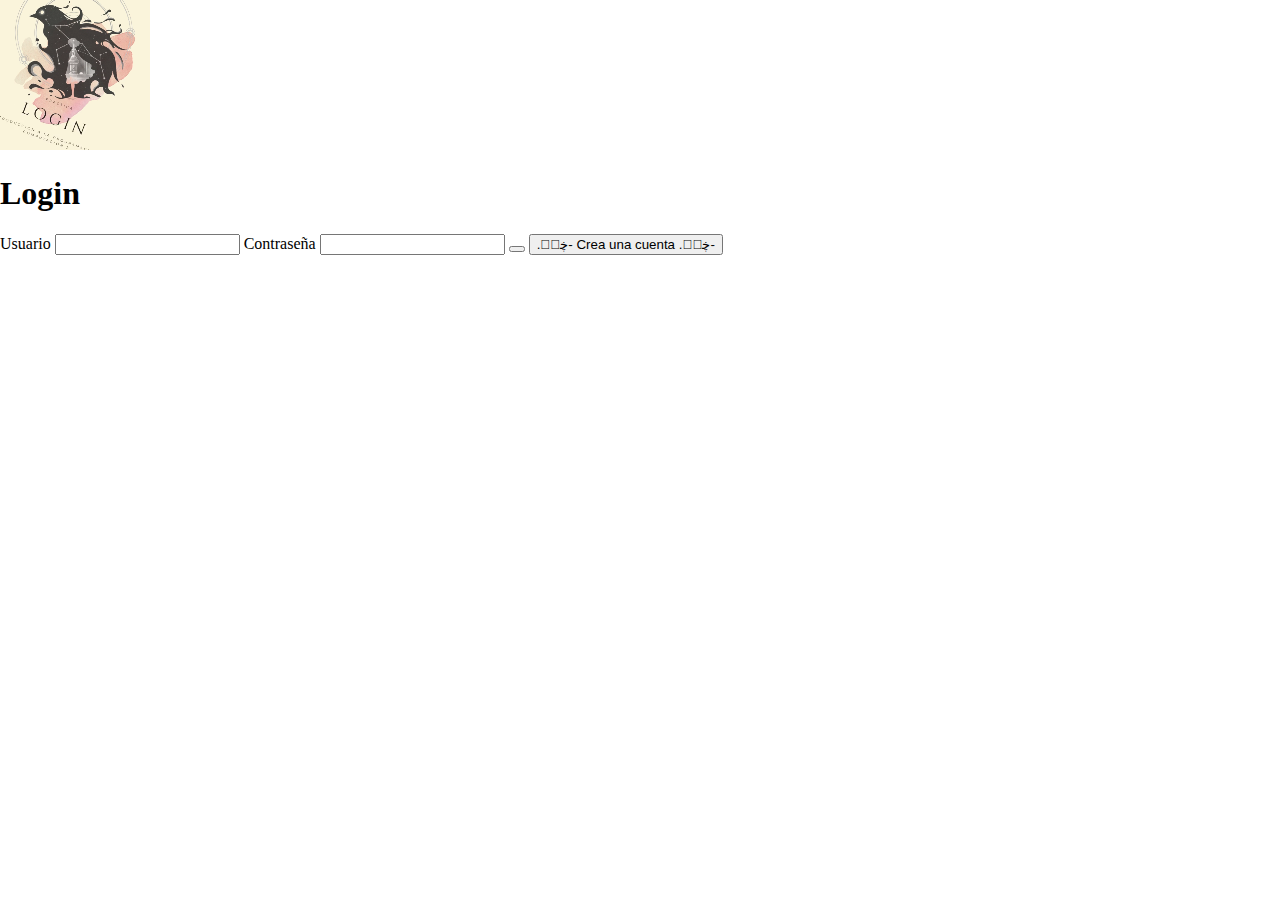
==== index.html @ 498f66e1 "reparando html y cambio de logo" ====
<!doctype html>
<html lang="en">
  <head>
    <!-- Required meta tags -->
    <meta charset="utf-8">
    <meta name="viewport" content="width=device-width, initial-scale=1">

    <!-- Bootstrap CSS -->
    <link href="https://cdn.jsdelivr.net/npm/bootstrap@5.1.3/dist/css/bootstrap.min.css" rel="stylesheet" integrity="sha384-1BmE4kWBq78iYhFldvKuhfTAU6auU8tT94WrHftjDbrCEXSU1oBoqyl2QvZ6jIW3" crossorigin="anonymous">
    <link rel="stylesheet" href="./css/form.css">
    <title>Login</title>
  </head>
  <body>
    <div>
      <video class="avatar" src="./imagenex/logo .mp4" autoplay muted loop width="150"></video>
      <h1>Login</h1>
      <div class="form">
        <form>
          <!--USER-->
          <label for="user">Usuario</label>
          <input type="text" id="user" required>

          <!--PASSWORD-->
           <label for="password">Contraseña</label>
           <input type="text" id="password" required>

          <button class="btn btn-danger" id="button" type="submit"></button>
          <button type="button" class="btn btn-danger">.ڿڰۣ- Crea una cuenta .ڿڰۣ-</button>

        </form>
        
      </div>
    </div>



    <!-- Optional JavaScript; choose one of the two! -->

    <!-- Option 1: Bootstrap Bundle with Popper -->
    <script src="https://cdn.jsdelivr.net/npm/bootstrap@5.1.3/dist/js/bootstrap.bundle.min.js" integrity="sha384-ka7Sk0Gln4gmtz2MlQnikT1wXgYsOg+OMhuP+IlRH9sENBO0LRn5q+8nbTov4+1p" crossorigin="anonymous"></script>

    <!-- Option 2: Separate Popper and Bootstrap JS -->
    <!--
    <script src="https://cdn.jsdelivr.net/npm/@popperjs/core@2.10.2/dist/umd/popper.min.js" integrity="sha384-7+zCNj/IqJ95wo16oMtfsKbZ9ccEh31eOz1HGyDuCQ6wgnyJNSYdrPa03rtR1zdB" crossorigin="anonymous"></script>
    <script src="https://cdn.jsdelivr.net/npm/bootstrap@5.1.3/dist/js/bootstrap.min.js" integrity="sha384-QJHtvGhmr9XOIpI6YVutG+2QOK9T+ZnN4kzFN1RtK3zEFEIsxhlmWl5/YESvpZ13" crossorigin="anonymous"></script>
    -->
  </body>
</html>
---- css/form.css ----
body{
    margin: 0;
    padding: 0;
    background: url(..css/imagenex/GRIS_4.jpg) no-repeat center top;

}
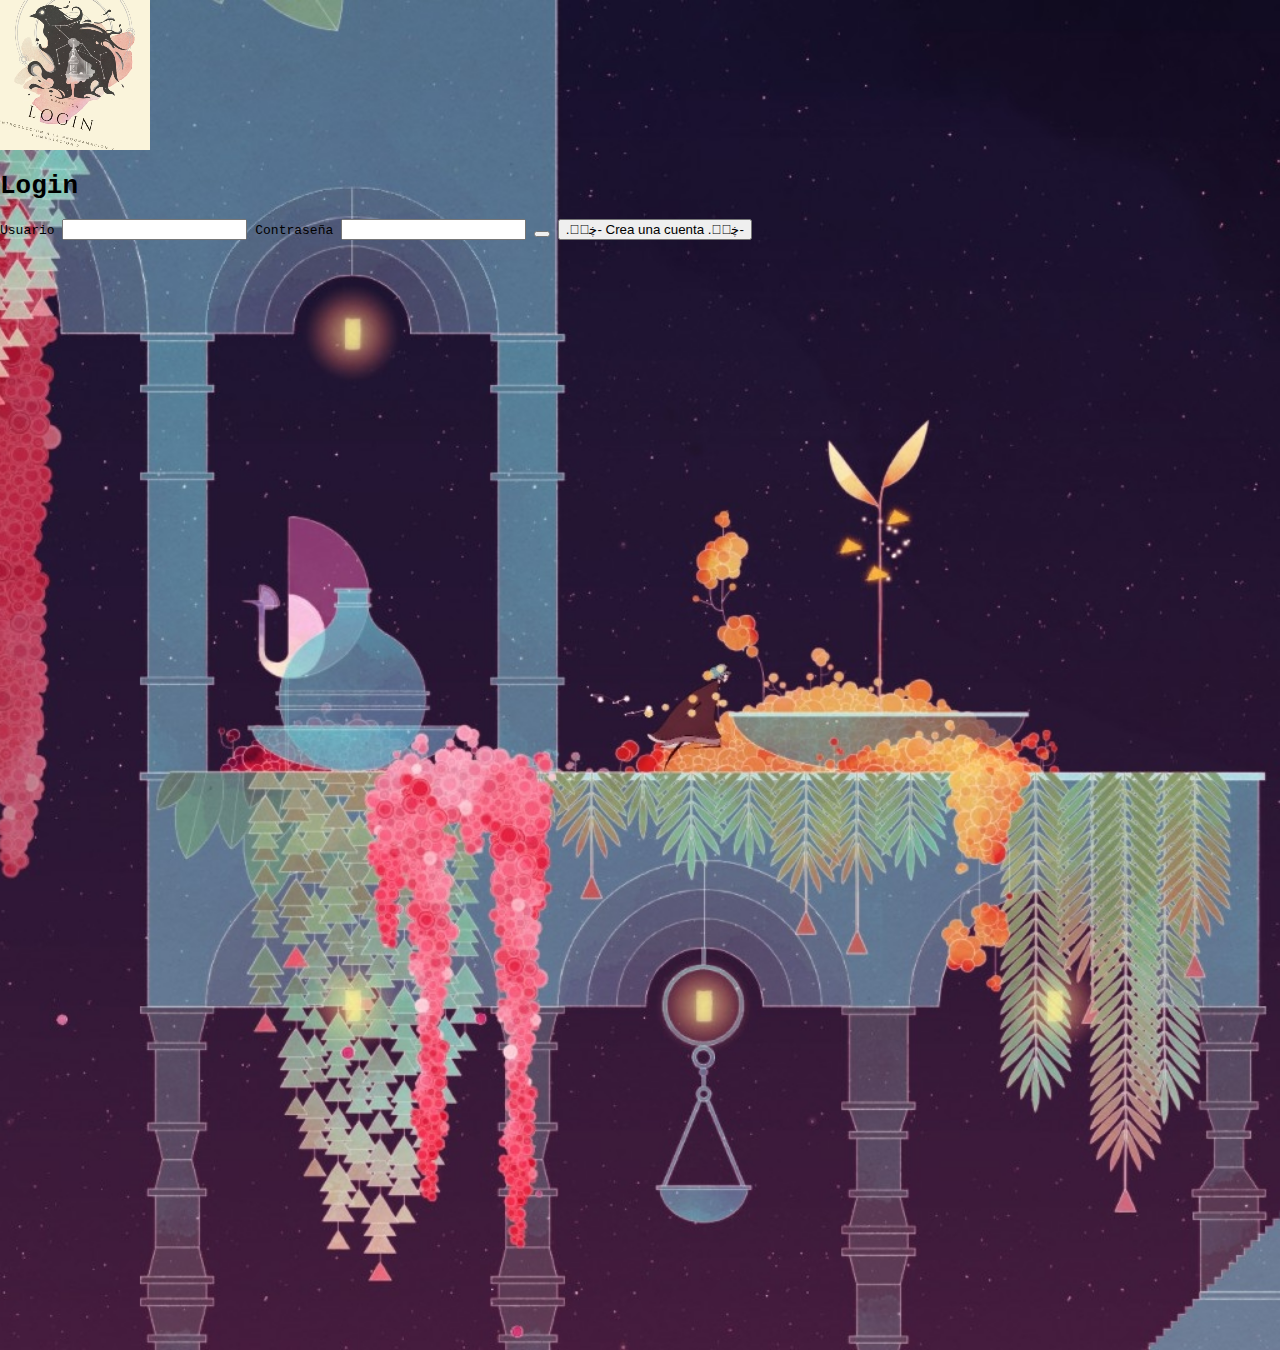
==== commit 2a4121d2: "cambiando css" ====
--- a/index.html
+++ b/index.html
@@ -14,7 +14,7 @@
     <div>
       <video class="avatar" src="./imagenex/logo .mp4" autoplay muted loop width="150"></video>
       <h1>Login</h1>
-      <div class="form">
+      <div class="from">
         <form>
           <!--USER-->
           <label for="user">Usuario</label>
--- a/css/form.css
+++ b/css/form.css
@@ -1,6 +1,40 @@
 body{
     margin: 0;
     padding: 0;
-    background: url(..css/imagenex/GRIS_4.jpg) no-repeat center top;
+    background: url(../imagenex/GRIS_4.jpg) no-repeat center top;
+    background-size: cover;
+    font-family: monospace;
+    height: 150vh;
+
+
+}
+
+
+
+.login-box{
+    width: 500px;
+    height: 800;
+    background-color: #bf70e6;  
+    color: #E6D470;
+    top: 65%;
+    left: 65%;
+    position: absolute;
+    transform: translate(-65%, -65%);   /*op*/
+    box-sizing: border-box;
+    padding: 100px 100px;
+
+
+
+}
+
+
+.login-box .avatar{
+    width: 300px;
+    height: 300;
+    border-radius: 65%;
+    position: absolute;
+    top: -5%;
+    left: calc(50%, -50px);
+
 
 }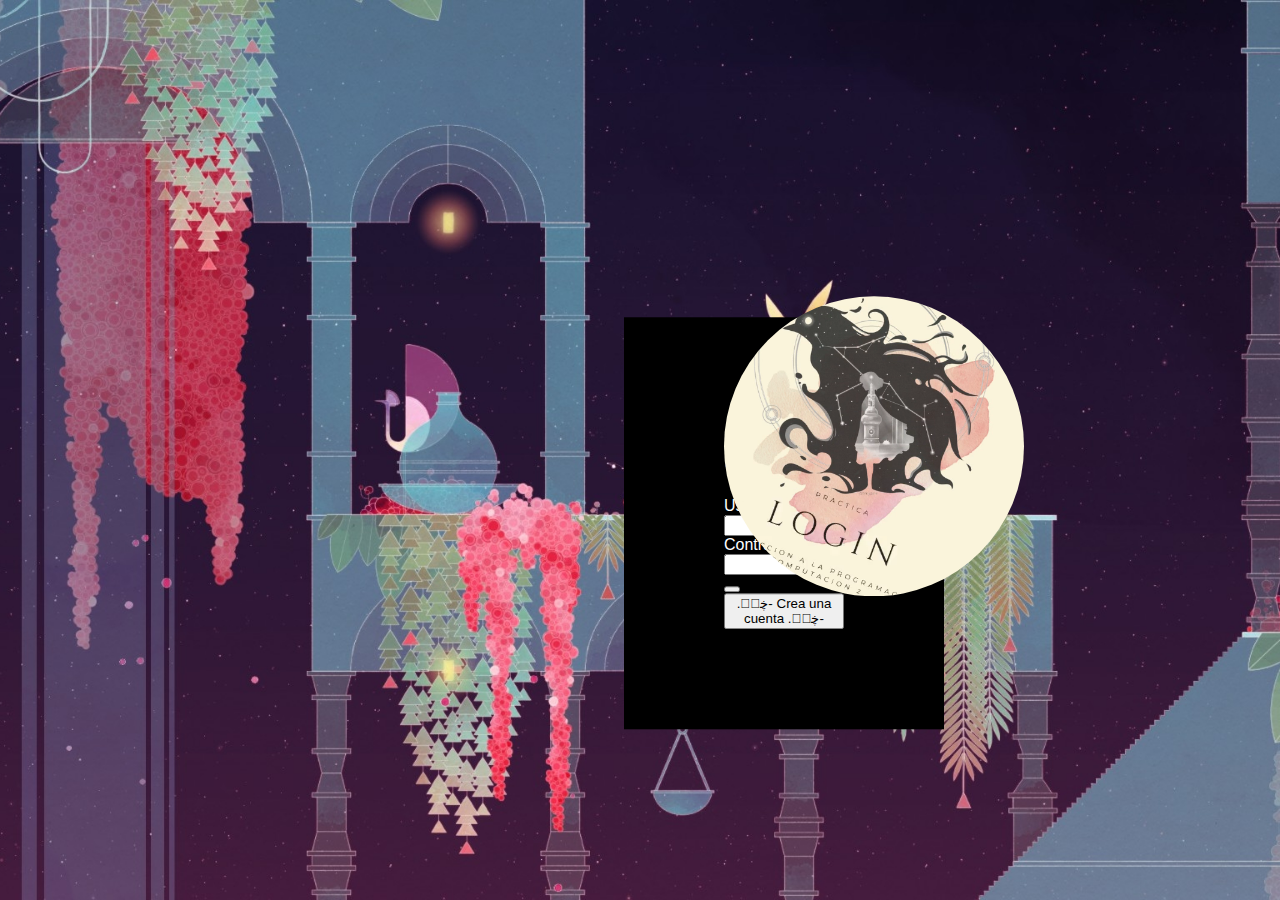
==== commit 6970f8be: "login" ====
--- a/index.html
+++ b/index.html
@@ -10,8 +10,15 @@
     <link rel="stylesheet" href="./css/form.css">
     <title>Login</title>
   </head>
+
+
+
+
+
+
+
   <body>
-    <div>
+    <div class="login-box">
       <video class="avatar" src="./imagenex/logo .mp4" autoplay muted loop width="150"></video>
       <h1>Login</h1>
       <div class="from">
--- a/css/form.css
+++ b/css/form.css
@@ -3,19 +3,21 @@
     padding: 0;
     background: url(../imagenex/GRIS_4.jpg) no-repeat center top;
     background-size: cover;
-    font-family: monospace;
-    height: 150vh;
-
-
+    font-family: sans-serif;
+    height: 100vh;
 }
 
 
 
 .login-box{
-    width: 500px;
+    width: 320px;
     height: 800;
-    background-color: #bf70e6;  
-    color: #E6D470;
+    /*background-color: #bf70e6;  
+    color: #E6D470;*/
+
+    background-color: black;  
+    color: #fff;
+
     top: 65%;
     left: 65%;
     position: absolute;
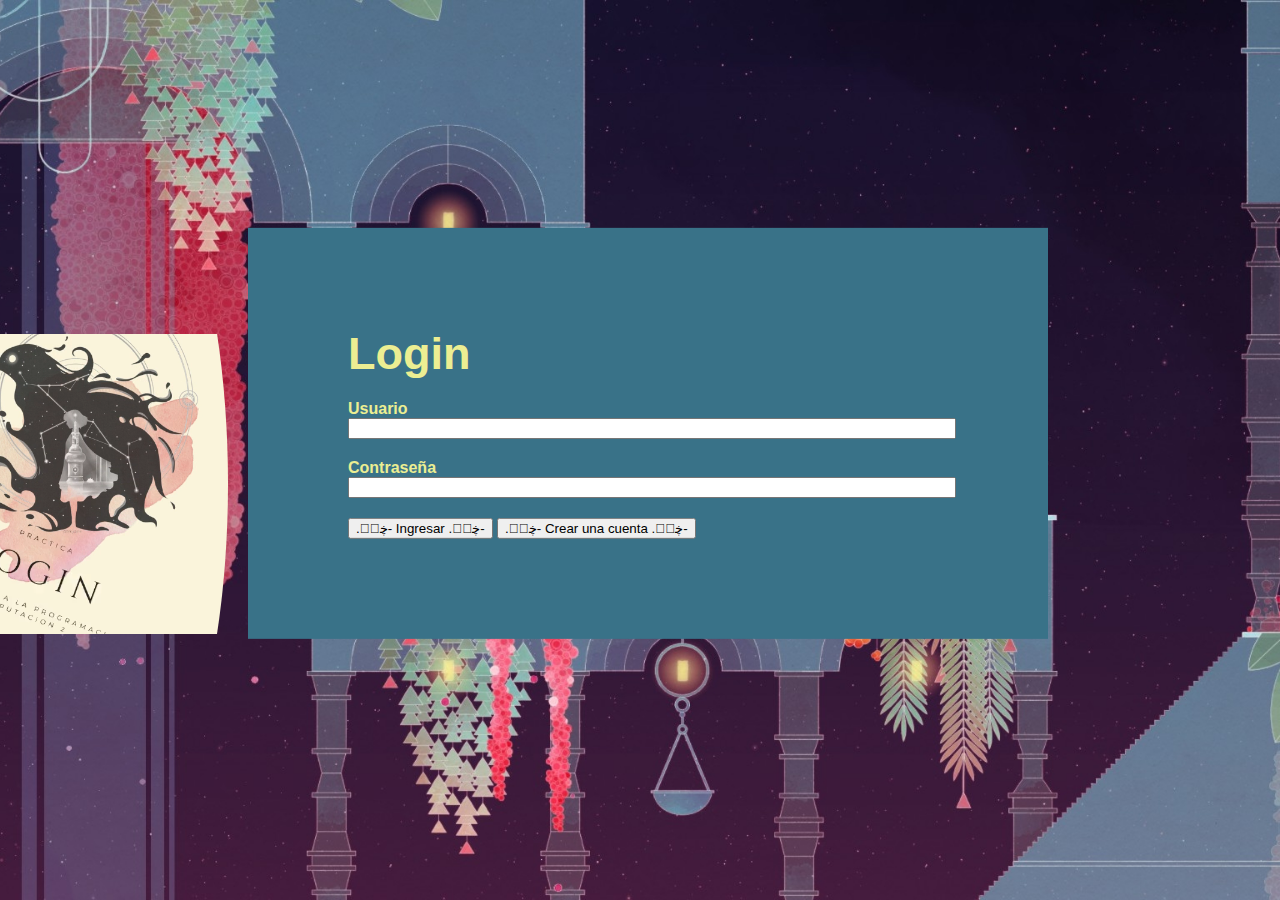
==== commit d58c9947: "js agregado, rectificar" ====
--- a/index.html
+++ b/index.html
@@ -28,11 +28,15 @@
           <input type="text" id="user" required>
 
           <!--PASSWORD-->
-           <label for="password">Contraseña</label>
-           <input type="text" id="password" required>
+           <label for="password1">Contraseña</label>
+           <input type="text" id="password1" required>
 
-          <button class="btn btn-danger" id="button" type="submit"></button>
-          <button type="button" class="btn btn-danger">.ڿڰۣ- Crea una cuenta .ڿڰۣ-</button>
+           <div class="mb-3">
+            <span id="invalid"></span>
+           </div>
+
+          <button class="btn btn-danger" id="button" type="submit" onclick ="validarRegistro(email,nombre,password1,password2)">.ڿڰۣ- Ingresar .ڿڰۣ-</button>
+          <button type="button" class="btn btn-danger">.ڿڰۣ- Crear una cuenta .ڿڰۣ-</button>
 
         </form>
         
--- a/css/form.css
+++ b/css/form.css
@@ -10,18 +10,14 @@
 
 
 .login-box{
-    width: 320px;
+    width: 800px;
     height: 800;
-    /*background-color: #bf70e6;  
-    color: #E6D470;*/
-
-    background-color: black;  
-    color: #fff;
-
-    top: 65%;
-    left: 65%;
+    background-color: rgb(57, 114, 136);  
+    color: rgb(236, 238, 146);
+    top: 55%;
+    left: 60%;
     position: absolute;
-    transform: translate(-65%, -65%);   /*op*/
+    transform: translate(-65%, -65%); 
     box-sizing: border-box;
     padding: 100px 100px;
 
@@ -32,11 +28,45 @@
 
 .login-box .avatar{
     width: 300px;
-    height: 300;
-    border-radius: 65%;
+    height: 800px;
+    border-radius: 50%;
     position: absolute;
-    top: -5%;
-    left: calc(50%, -50px);
+    top: -35%;                      /*ariba abajo, del logo*/
+    left: calc(-45% - -40px);       
 
 
-}+}
+
+
+
+
+
+.login-box h1{
+    margin: 0;
+    padding: 0 0 20px;
+    text-align: left;
+    font-size: 45px;
+}
+
+
+.login-box label{
+    margin: 0;
+    padding: 0;
+    font-weight: bold;
+    display: block;
+}
+
+
+
+.login-box input{
+    width: 100%;
+    margin-bottom: 20px;
+}
+
+
+
+.login-box input[type="text"],
+.login-box input[type="email"],
+.login-box input[type="password"]
+
+
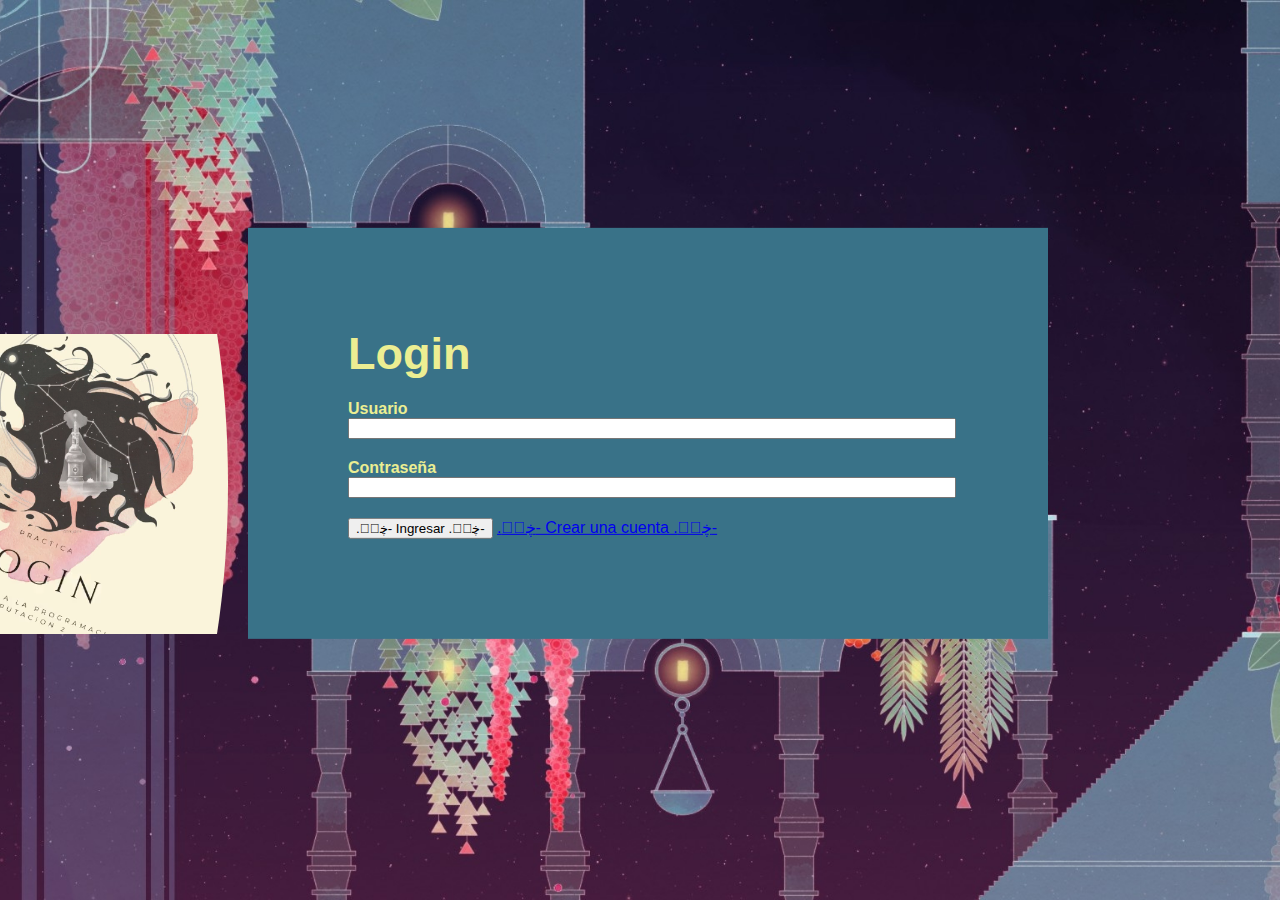
==== commit f17e09ab: "creando el registro de cuenta" ====
--- a/index.html
+++ b/index.html
@@ -36,8 +36,8 @@
            </div>
 
           <button class="btn btn-danger" id="button" type="submit" onclick ="validarRegistro(email,nombre,password1,password2)">.ڿڰۣ- Ingresar .ڿڰۣ-</button>
-          <button type="button" class="btn btn-danger">.ڿڰۣ- Crear una cuenta .ڿڰۣ-</button>
-
+         
+          <a class="btn btn-primary" href="./crea.html" role="button">.ڿڰۣ- Crear una cuenta .ڿڰۣ-</a>
         </form>
         
       </div>
